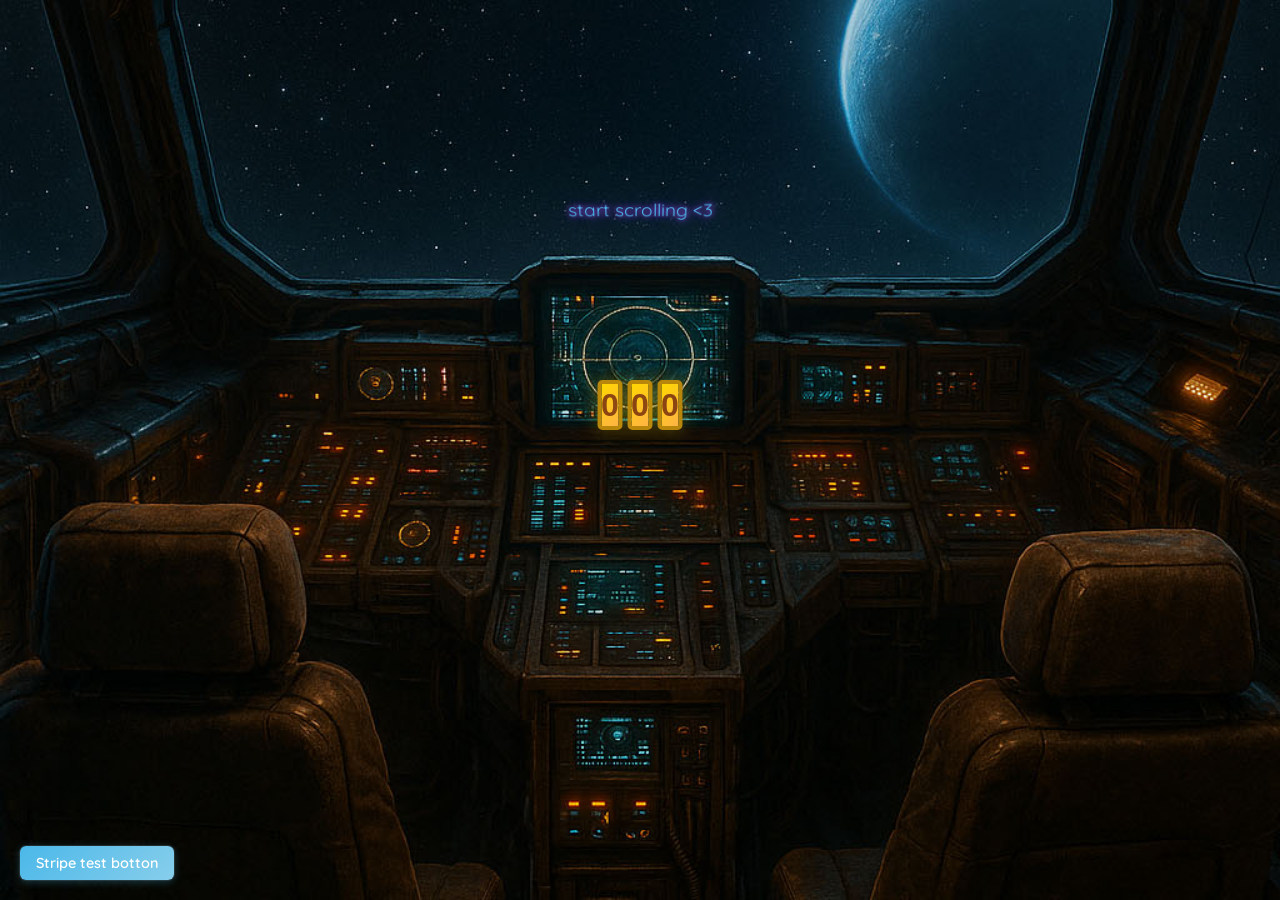
==== index.html @ bbdcb657 "Updated index.html" ====
<!DOCTYPE html>
<html lang="en">
<!-- ========== HTML FILE (index.html) ========== -->
<!-- This file contains ONLY the structure and content -->
<head>
    <!-- Basic HTML document setup -->
    <meta charset="UTF-8">
    <meta name="viewport" content="width=device-width, initial-scale=1.0">
    <title>Simple Dial</title>
    
    <!-- Google Fonts - Quicksand for softer glass-like text -->
    <link href="https://fonts.googleapis.com/css2?family=Quicksand:wght@400;700&display=swap" rel="stylesheet">
    
    <!-- Link to external CSS file -->
    <link rel="stylesheet" href="styles.css">
</head>
<body>
    <!-- Stripe button in top left corner -->
    <div class="stripe-button">
        <a href="https://buy.stripe.com/test_4gM7sDdAdbBugjS73S2Ji01" target="_blank">Stripe test botton</a>
    </div>
    
    <!-- Episode display area - shows current episode title/link -->
    <div class="episode" id="episode">Episode 000: Welcome to the Show</div>
    
    <!-- Container for the three number dials -->
    <div class="dials" id="dials"></div>

    <!-- Link to external JavaScript file -->
    <script type="module" src="script.js"></script>
</body>
<!-- ========== HTML FILE ENDS HERE ========== -->
</html>
---- styles.css ----
/* ========== CSS FILE (styles.css) ========== */
/* This file contains ALL the styling and appearance rules */

/* Reset default browser styles and set up box-sizing */
* { 
    margin: 0; 
    padding: 0; 
    box-sizing: border-box; 
}

/* Main body styling - creates the dark blue background and centers everything */
body {
    font-family: -apple-system, BlinkMacSystemFont, 'Segoe UI', Roboto, sans-serif;
    height: 100vh;
    display: flex;
    align-items: center;
    justify-content: center;
    background: #000050 url('public/cockpit.jpg') center/cover no-repeat; /* Cockpit background with dark blue fallback */
    color: white;
    flex-direction: column;
    position: relative;
}

/* Episode title display area */
.episode {
    position: absolute;
    top: 20%;
    left: 50%;
    transform: translateX(-50%) perspective(400px) rotateX(-25deg);
    width: 90%;
    max-width: 600px;
    font-family: 'Quicksand', sans-serif;
    font-size: 1.2rem;
    color: #4bb8e9; /* Light blue text color for episode titles */
    text-align: center;
    min-height: 60px;
    display: flex;
    align-items: center;
    justify-content: center;
    padding: 15px;
    text-shadow: 
        0 0 5px rgba(138, 43, 226, 0.9), /* Inner glow - deep purple */
        0 0 10px rgba(147, 112, 219, 0.8), /* Medium glow - medium slate blue */
        0 0 15px rgba(123, 104, 238, 0.7), /* Outer glow - medium slate blue */
        0 0 25px rgba(106, 90, 205, 0.5), /* Far glow - slate blue */
        0 0 35px rgba(72, 61, 139, 0.3); /* Furthest glow - dark slate blue */
}

/* Episode link styling */
.episode a {
    color: #4bb8e9; /* Light blue color for episode links */
    text-decoration: none;
    transition: color 0.2s;
}

/* Episode link hover effect */
.episode a:hover {
    color: #87ceeb; /* Lighter blue on hover - sky blue */
    text-decoration: underline;
    text-shadow: 
        0 0 8px rgba(138, 43, 226, 0.9), /* Inner hover glow - deep purple */
        0 0 15px rgba(147, 112, 219, 0.8), /* Medium hover glow - medium slate blue */
        0 0 25px rgba(123, 104, 238, 0.6); /* Outer hover glow - medium slate blue */
}

/* Stripe button styling */
.stripe-button {
    position: absolute;
    bottom: 20px;
    left: 20px;
    z-index: 1000;
}

.stripe-button a {
    display: inline-block;
    padding: 8px 16px;
    background: linear-gradient(135deg, #4bb8e9, #87ceeb); /* Light blue gradient to match episode titles */
    color: white;
    text-decoration: none;
    border-radius: 6px;
    font-family: 'Quicksand', sans-serif;
    font-size: 0.9rem;
    font-weight: 600;
    transition: all 0.3s ease;
    box-shadow: 
        0 2px 8px rgba(75, 184, 233, 0.3), /* Light blue shadow to match */
        0 0 0 1px rgba(255, 255, 255, 0.1);
}

.stripe-button a:hover {
    background: linear-gradient(135deg, #87ceeb, #add8e6); /* Lighter blue hover effect */
    transform: translateY(-1px);
    box-shadow: 
        0 4px 12px rgba(75, 184, 233, 0.4), /* Enhanced light blue shadow on hover */
        0 0 0 1px rgba(255, 255, 255, 0.2);
}

/* Container for the three dials */
.dials {
    position: absolute;
    top: 45%;
    left: 50%;
    transform: translate(-50%, -50%);
    display: flex;
    gap: 5px;
}

/* Individual dial styling */
.dial {
    width: 25px; /* Fixed width for each dial */
    height: 50px;
    border-radius: 5px;
    background: linear-gradient(135deg, #ffd700, #ffb347); /* Gold gradient */
    border: 4px solid #b8860b; /* Darker gold border */
    box-shadow: 0 0 20px rgba(255, 215, 0, 0.3); /* Glowing effect */
    display: flex;
    align-items: center;
    justify-content: center;
    cursor: pointer; /* Show it's clickable */
    transition: transform 0.2s; /* Smooth scaling animation */
    font-size: 2rem;
    font-weight: bold;
    color: #8b4513; /* Dark brown text */
}

/* Dial hover effect - slightly larger */
.dial:hover { 
    transform: scale(1.05); 
}
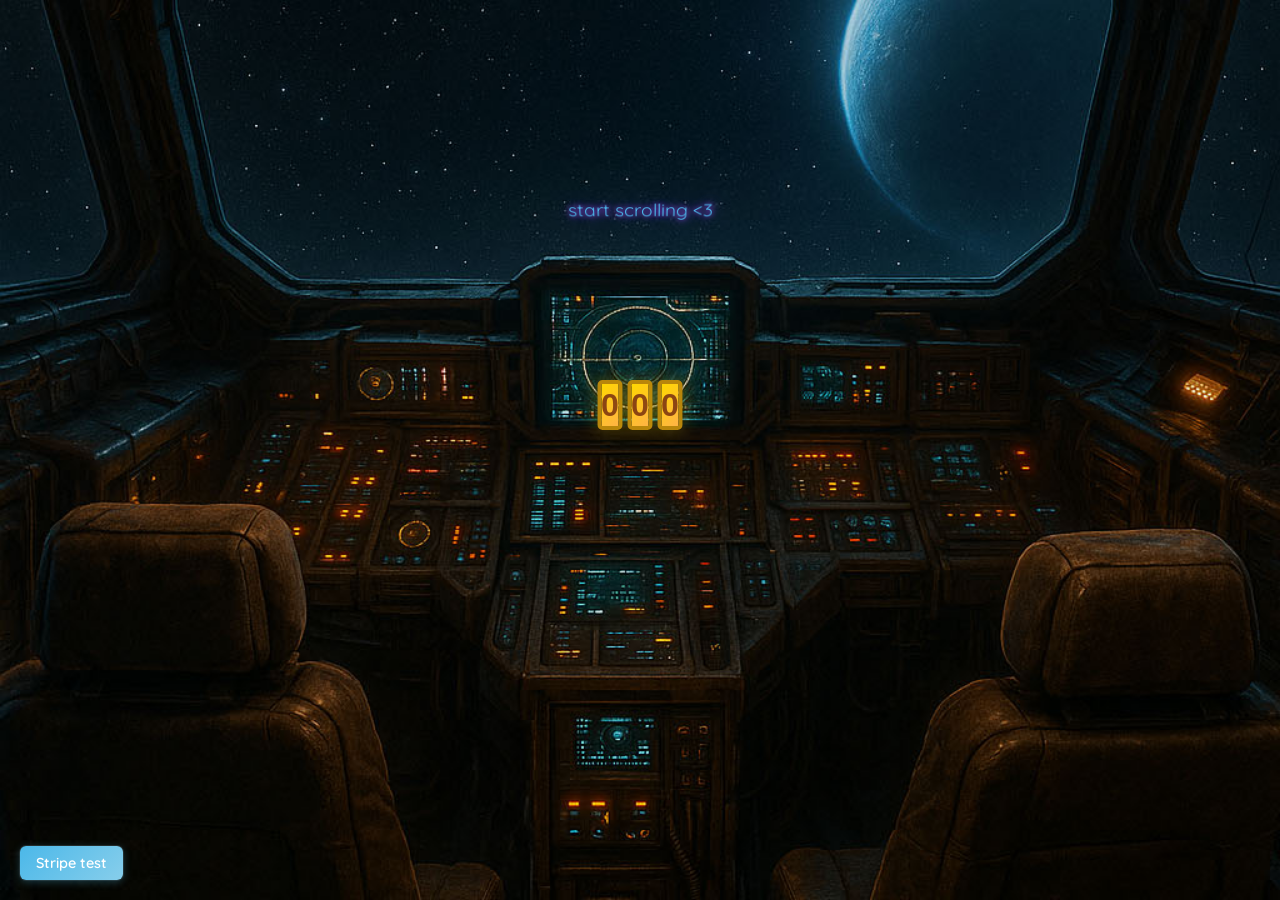
==== commit 32377e5f: "Updated index.html" ====
--- a/index.html
+++ b/index.html
@@ -17,7 +17,7 @@
 <body>
     <!-- Stripe button in top left corner -->
     <div class="stripe-button">
-        <a href="https://buy.stripe.com/test_4gM7sDdAdbBugjS73S2Ji01" target="_blank">Stripe test botton</a>
+        <a href="https://buy.stripe.com/test_4gM7sDdAdbBugjS73S2Ji01" target="_blank">Stripe test</a>
     </div>
     
     <!-- Episode display area - shows current episode title/link -->
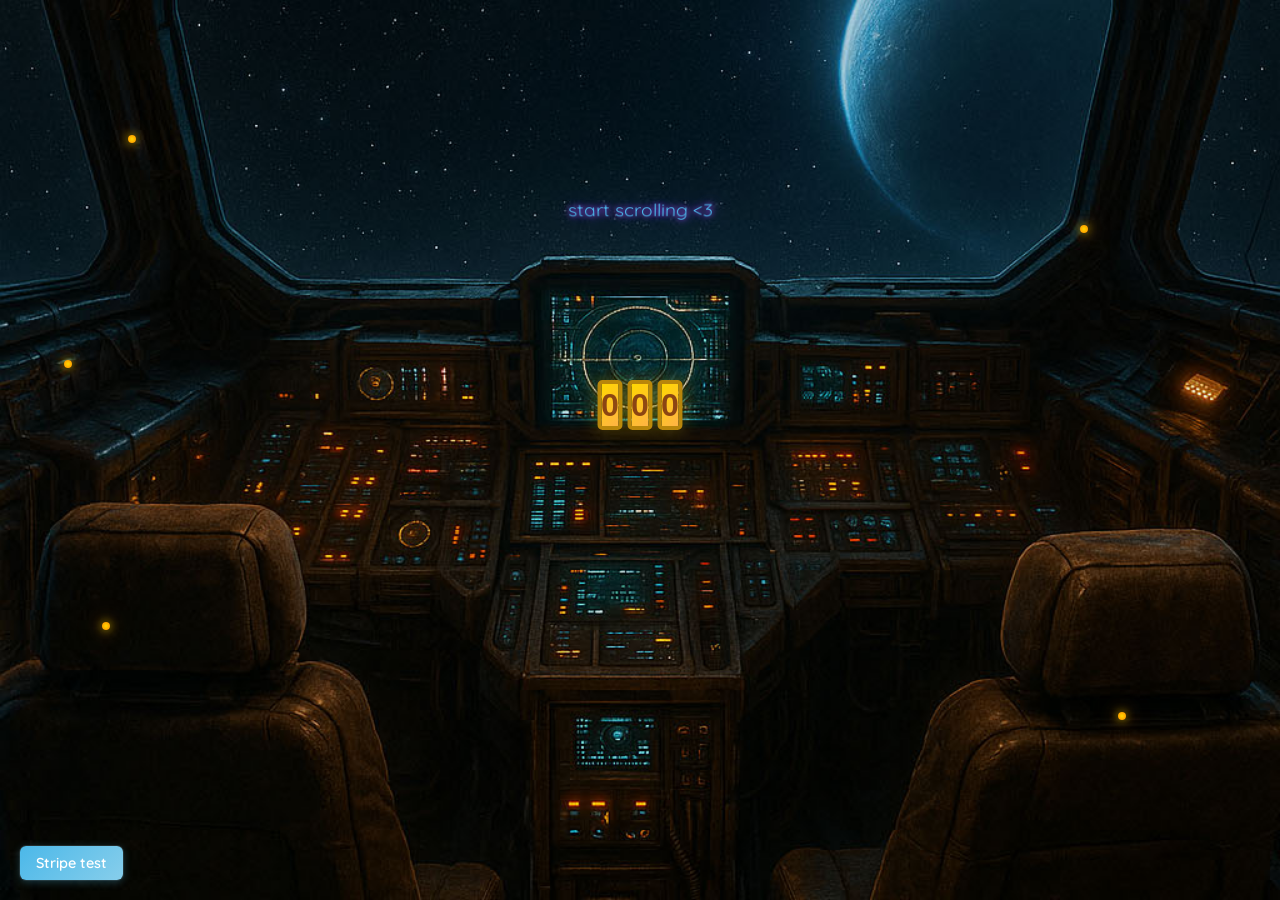
==== commit f2fe0122: "Add pulsing orange/yellow light effects" ====
--- a/index.html
+++ b/index.html
@@ -17,7 +17,7 @@
 <body>
     <!-- Stripe button in top left corner -->
     <div class="stripe-button">
-        <a href="https://buy.stripe.com/test_4gM7sDdAdbBugjS73S2Ji01" target="_blank">Stripe test</a>
+        <a href="https://buy.stripe.com/00wcMX3W86cM4Eaa80d7q00" target="_blank">Stripe test</a>
     </div>
     
     <!-- Episode display area - shows current episode title/link -->
@@ -26,6 +26,15 @@
     <!-- Container for the three number dials -->
     <div class="dials" id="dials"></div>
 
+    <!-- Pulsing cockpit lights -->
+    <div class="cockpit-lights">
+        <div class="light light-1"></div>
+        <div class="light light-2"></div>
+        <div class="light light-3"></div>
+        <div class="light light-4"></div>
+        <div class="light light-5"></div>
+    </div>
+
     <!-- Link to external JavaScript file -->
     <script type="module" src="script.js"></script>
 </body>
--- a/styles.css
+++ b/styles.css
@@ -126,4 +126,113 @@
 /* Dial hover effect - slightly larger */
 .dial:hover { 
     transform: scale(1.05); 
+}
+
+/* Pulsing cockpit lights */
+.cockpit-lights {
+    position: fixed;
+    top: 0;
+    left: 0;
+    width: 100%;
+    height: 100%;
+    pointer-events: none; /* Don't interfere with other elements */
+    z-index: 1; /* Behind dials and episode text */
+}
+
+.light {
+    position: absolute;
+    width: 8px;
+    height: 8px;
+    border-radius: 50%;
+    background: radial-gradient(circle, #ffd700, #ff8c00);
+    box-shadow: 
+        0 0 10px rgba(255, 215, 0, 0.8),
+        0 0 20px rgba(255, 140, 0, 0.6),
+        0 0 30px rgba(255, 140, 0, 0.4);
+}
+
+/* Position lights around the screen like cockpit indicators */
+.light-1 {
+    top: 15%;
+    left: 10%;
+    animation: pulse-slow 3s ease-in-out infinite;
+}
+
+.light-2 {
+    top: 25%;
+    right: 15%;
+    animation: pulse-medium 2.5s ease-in-out infinite 0.5s;
+}
+
+.light-3 {
+    bottom: 30%;
+    left: 8%;
+    animation: pulse-fast 2s ease-in-out infinite 1s;
+}
+
+.light-4 {
+    bottom: 20%;
+    right: 12%;
+    animation: pulse-slow 3.5s ease-in-out infinite 1.5s;
+}
+
+.light-5 {
+    top: 40%;
+    left: 5%;
+    animation: pulse-medium 2.8s ease-in-out infinite 2s;
+}
+
+/* Pulsing animations with different speeds */
+@keyframes pulse-slow {
+    0%, 100% {
+        opacity: 0.3;
+        transform: scale(1);
+        box-shadow: 
+            0 0 10px rgba(255, 215, 0, 0.3),
+            0 0 20px rgba(255, 140, 0, 0.2);
+    }
+    50% {
+        opacity: 1;
+        transform: scale(1.2);
+        box-shadow: 
+            0 0 15px rgba(255, 215, 0, 1),
+            0 0 30px rgba(255, 140, 0, 0.8),
+            0 0 45px rgba(255, 140, 0, 0.6);
+    }
+}
+
+@keyframes pulse-medium {
+    0%, 100% {
+        opacity: 0.4;
+        transform: scale(1);
+        box-shadow: 
+            0 0 8px rgba(255, 215, 0, 0.4),
+            0 0 16px rgba(255, 140, 0, 0.3);
+    }
+    50% {
+        opacity: 1;
+        transform: scale(1.3);
+        box-shadow: 
+            0 0 12px rgba(255, 215, 0, 1),
+            0 0 25px rgba(255, 140, 0, 0.9),
+            0 0 40px rgba(255, 140, 0, 0.7);
+    }
+}
+
+@keyframes pulse-fast {
+    0%, 100% {
+        opacity: 0.2;
+        transform: scale(1);
+        box-shadow: 
+            0 0 6px rgba(255, 215, 0, 0.2),
+            0 0 12px rgba(255, 140, 0, 0.1);
+    }
+    50% {
+        opacity: 1;
+        transform: scale(1.4);
+        box-shadow: 
+            0 0 10px rgba(255, 215, 0, 1),
+            0 0 20px rgba(255, 140, 0, 1),
+            0 0 35px rgba(255, 140, 0, 0.8);
+    }
 }
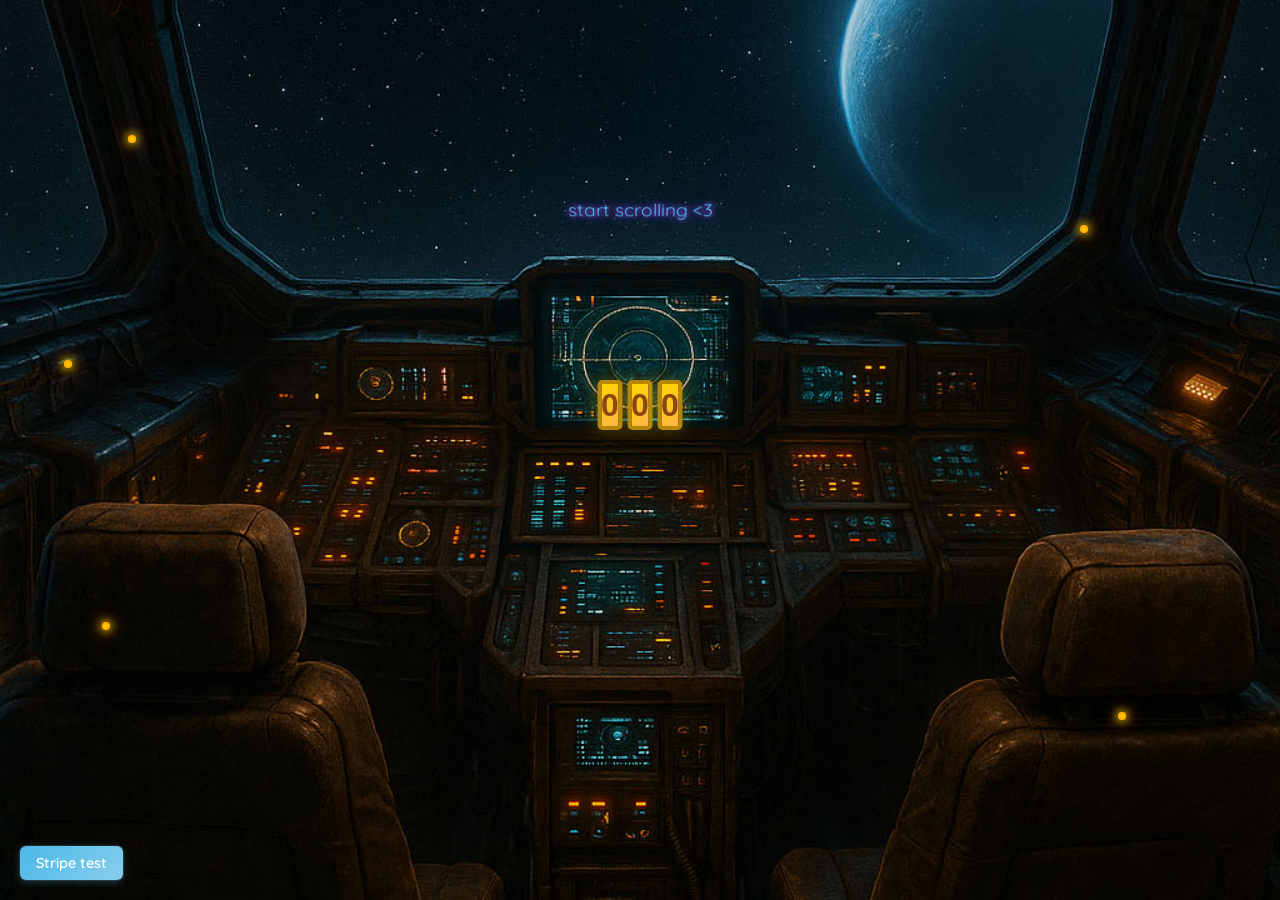
==== commit e47f8d8f: "Add visible pulsing cockpit lights" ====
--- a/index.html
+++ b/index.html
@@ -35,6 +35,15 @@
         <div class="light light-5"></div>
     </div>
 
+    <!-- Pulsing cockpit lights -->
+    <div class="cockpit-lights">
+        <div class="light light-1"></div>
+        <div class="light light-2"></div>
+        <div class="light light-3"></div>
+        <div class="light light-4"></div>
+        <div class="light light-5"></div>
+    </div>
+
     <!-- Link to external JavaScript file -->
     <script type="module" src="script.js"></script>
 </body>
--- a/styles.css
+++ b/styles.css
@@ -235,4 +235,113 @@
             0 0 20px rgba(255, 140, 0, 1),
             0 0 35px rgba(255, 140, 0, 0.8);
     }
+}
+
+/* Pulsing cockpit lights */
+.cockpit-lights {
+    position: fixed;
+    top: 0;
+    left: 0;
+    width: 100%;
+    height: 100%;
+    pointer-events: none; /* Don't interfere with other elements */
+    z-index: 1; /* Behind dials and episode text */
+}
+
+.light {
+    position: absolute;
+    width: 8px;
+    height: 8px;
+    border-radius: 50%;
+    background: radial-gradient(circle, #ffd700, #ff8c00);
+    box-shadow: 
+        0 0 10px rgba(255, 215, 0, 0.8),
+        0 0 20px rgba(255, 140, 0, 0.6),
+        0 0 30px rgba(255, 140, 0, 0.4);
+}
+
+/* Position lights around the screen like cockpit indicators */
+.light-1 {
+    top: 15%;
+    left: 10%;
+    animation: pulse-slow 3s ease-in-out infinite;
+}
+
+.light-2 {
+    top: 25%;
+    right: 15%;
+    animation: pulse-medium 2.5s ease-in-out infinite 0.5s;
+}
+
+.light-3 {
+    bottom: 30%;
+    left: 8%;
+    animation: pulse-fast 2s ease-in-out infinite 1s;
+}
+
+.light-4 {
+    bottom: 20%;
+    right: 12%;
+    animation: pulse-slow 3.5s ease-in-out infinite 1.5s;
+}
+
+.light-5 {
+    top: 40%;
+    left: 5%;
+    animation: pulse-medium 2.8s ease-in-out infinite 2s;
+}
+
+/* Pulsing animations with different speeds */
+@keyframes pulse-slow {
+    0%, 100% {
+        opacity: 0.3;
+        transform: scale(1);
+        box-shadow: 
+            0 0 10px rgba(255, 215, 0, 0.3),
+            0 0 20px rgba(255, 140, 0, 0.2);
+    }
+    50% {
+        opacity: 1;
+        transform: scale(1.2);
+        box-shadow: 
+            0 0 15px rgba(255, 215, 0, 1),
+            0 0 30px rgba(255, 140, 0, 0.8),
+            0 0 45px rgba(255, 140, 0, 0.6);
+    }
+}
+
+@keyframes pulse-medium {
+    0%, 100% {
+        opacity: 0.4;
+        transform: scale(1);
+        box-shadow: 
+            0 0 8px rgba(255, 215, 0, 0.4),
+            0 0 16px rgba(255, 140, 0, 0.3);
+    }
+    50% {
+        opacity: 1;
+        transform: scale(1.3);
+        box-shadow: 
+            0 0 12px rgba(255, 215, 0, 1),
+            0 0 25px rgba(255, 140, 0, 0.9),
+            0 0 40px rgba(255, 140, 0, 0.7);
+    }
+}
+
+@keyframes pulse-fast {
+    0%, 100% {
+        opacity: 0.2;
+        transform: scale(1);
+        box-shadow: 
+            0 0 6px rgba(255, 215, 0, 0.2),
+            0 0 12px rgba(255, 140, 0, 0.1);
+    }
+    50% {
+        opacity: 1;
+        transform: scale(1.4);
+        box-shadow: 
+            0 0 10px rgba(255, 215, 0, 1),
+            0 0 20px rgba(255, 140, 0, 1),
+            0 0 35px rgba(255, 140, 0, 0.8);
+    }
 }
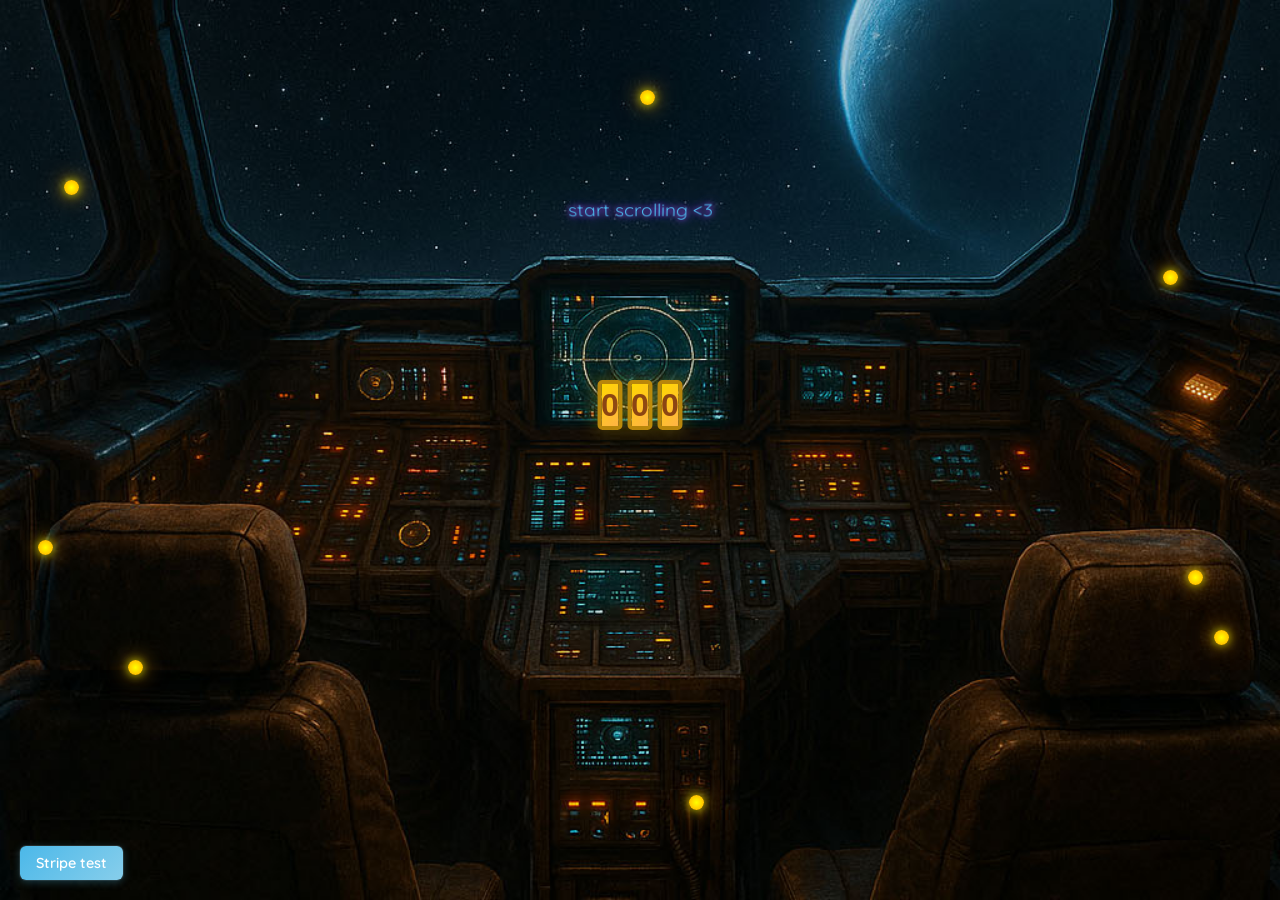
==== commit 1c1eef15: "Add pulsing lights correctly" ====
--- a/index.html
+++ b/index.html
@@ -26,23 +26,15 @@
     <!-- Container for the three number dials -->
     <div class="dials" id="dials"></div>
 
-    <!-- Pulsing cockpit lights -->
-    <div class="cockpit-lights">
-        <div class="light light-1"></div>
-        <div class="light light-2"></div>
-        <div class="light light-3"></div>
-        <div class="light light-4"></div>
-        <div class="light light-5"></div>
-    </div>
-
-    <!-- Pulsing cockpit lights -->
-    <div class="cockpit-lights">
-        <div class="light light-1"></div>
-        <div class="light light-2"></div>
-        <div class="light light-3"></div>
-        <div class="light light-4"></div>
-        <div class="light light-5"></div>
-    </div>
+    <!-- Pulsing cockpit lights positioned over background -->
+    <div class="light light-1"></div>
+    <div class="light light-2"></div>
+    <div class="light light-3"></div>
+    <div class="light light-4"></div>
+    <div class="light light-5"></div>
+    <div class="light light-6"></div>
+    <div class="light light-7"></div>
+    <div class="light light-8"></div>
 
     <!-- Link to external JavaScript file -->
     <script type="module" src="script.js"></script>
--- a/styles.css
+++ b/styles.css
@@ -128,220 +128,100 @@
     transform: scale(1.05); 
 }
 
-/* Pulsing cockpit lights */
-.cockpit-lights {
+/* Individual pulsing lights positioned around the screen */
+.light {
     position: fixed;
-    top: 0;
-    left: 0;
-    width: 100%;
-    height: 100%;
-    pointer-events: none; /* Don't interfere with other elements */
-    z-index: 1; /* Behind dials and episode text */
-}
-
-.light {
-    position: absolute;
-    width: 8px;
-    height: 8px;
+    width: 15px;
+    height: 15px;
     border-radius: 50%;
-    background: radial-gradient(circle, #ffd700, #ff8c00);
+    background: radial-gradient(circle, #ffff00, #ffa500);
+    pointer-events: none;
+    z-index: 100;
     box-shadow: 
-        0 0 10px rgba(255, 215, 0, 0.8),
-        0 0 20px rgba(255, 140, 0, 0.6),
+        0 0 10px rgba(255, 255, 0, 0.8),
+        0 0 20px rgba(255, 165, 0, 0.6),
         0 0 30px rgba(255, 140, 0, 0.4);
 }
 
-/* Position lights around the screen like cockpit indicators */
+/* Specific positions for each light */
 .light-1 {
-    top: 15%;
+    top: 20%;
+    left: 5%;
+    animation: pulse1 2s ease-in-out infinite;
+}
+
+.light-2 {
+    top: 30%;
+    right: 8%;
+    animation: pulse2 2.5s ease-in-out infinite 0.3s;
+}
+
+.light-3 {
+    bottom: 25%;
     left: 10%;
-    animation: pulse-slow 3s ease-in-out infinite;
-}
-
-.light-2 {
-    top: 25%;
-    right: 15%;
-    animation: pulse-medium 2.5s ease-in-out infinite 0.5s;
-}
-
-.light-3 {
-    bottom: 30%;
-    left: 8%;
-    animation: pulse-fast 2s ease-in-out infinite 1s;
+    animation: pulse3 3s ease-in-out infinite 0.6s;
 }
 
 .light-4 {
-    bottom: 20%;
-    right: 12%;
-    animation: pulse-slow 3.5s ease-in-out infinite 1.5s;
+    bottom: 35%;
+    right: 6%;
+    animation: pulse1 2.8s ease-in-out infinite 0.9s;
 }
 
 .light-5 {
-    top: 40%;
-    left: 5%;
-    animation: pulse-medium 2.8s ease-in-out infinite 2s;
-}
-
-/* Pulsing animations with different speeds */
-@keyframes pulse-slow {
+    top: 60%;
+    left: 3%;
+    animation: pulse2 2.2s ease-in-out infinite 1.2s;
+}
+
+.light-6 {
+    top: 70%;
+    right: 4%;
+    animation: pulse3 2.7s ease-in-out infinite 1.5s;
+}
+
+.light-7 {
+    top: 10%;
+    left: 50%;
+    animation: pulse1 3.2s ease-in-out infinite 1.8s;
+}
+
+.light-8 {
+    bottom: 10%;
+    right: 45%;
+    animation: pulse2 2.4s ease-in-out infinite 2.1s;
+}
+
+/* Different pulsing animations */
+@keyframes pulse1 {
     0%, 100% {
         opacity: 0.3;
         transform: scale(1);
-        box-shadow: 
-            0 0 10px rgba(255, 215, 0, 0.3),
-            0 0 20px rgba(255, 140, 0, 0.2);
+    }
+    50% {
+        opacity: 1;
+        transform: scale(1.5);
+    }
+}
+
+@keyframes pulse2 {
+    0%, 100% {
+        opacity: 0.4;
+        transform: scale(1);
+    }
+    50% {
+        opacity: 1;
+        transform: scale(1.3);
+    }
+}
+
+@keyframes pulse3 {
+    0%, 100% {
+        opacity: 0.5;
+        transform: scale(1);
     }
     50% {
         opacity: 1;
         transform: scale(1.2);
-        box-shadow: 
-            0 0 15px rgba(255, 215, 0, 1),
-            0 0 30px rgba(255, 140, 0, 0.8),
-            0 0 45px rgba(255, 140, 0, 0.6);
-    }
-}
-
-@keyframes pulse-medium {
-    0%, 100% {
-        opacity: 0.4;
-        transform: scale(1);
-        box-shadow: 
-            0 0 8px rgba(255, 215, 0, 0.4),
-            0 0 16px rgba(255, 140, 0, 0.3);
-    }
-    50% {
-        opacity: 1;
-        transform: scale(1.3);
-        box-shadow: 
-            0 0 12px rgba(255, 215, 0, 1),
-            0 0 25px rgba(255, 140, 0, 0.9),
-            0 0 40px rgba(255, 140, 0, 0.7);
-    }
-}
-
-@keyframes pulse-fast {
-    0%, 100% {
-        opacity: 0.2;
-        transform: scale(1);
-        box-shadow: 
-            0 0 6px rgba(255, 215, 0, 0.2),
-            0 0 12px rgba(255, 140, 0, 0.1);
-    }
-    50% {
-        opacity: 1;
-        transform: scale(1.4);
-        box-shadow: 
-            0 0 10px rgba(255, 215, 0, 1),
-            0 0 20px rgba(255, 140, 0, 1),
-            0 0 35px rgba(255, 140, 0, 0.8);
-    }
-}
-
-/* Pulsing cockpit lights */
-.cockpit-lights {
-    position: fixed;
-    top: 0;
-    left: 0;
-    width: 100%;
-    height: 100%;
-    pointer-events: none; /* Don't interfere with other elements */
-    z-index: 1; /* Behind dials and episode text */
-}
-
-.light {
-    position: absolute;
-    width: 8px;
-    height: 8px;
-    border-radius: 50%;
-    background: radial-gradient(circle, #ffd700, #ff8c00);
-    box-shadow: 
-        0 0 10px rgba(255, 215, 0, 0.8),
-        0 0 20px rgba(255, 140, 0, 0.6),
-        0 0 30px rgba(255, 140, 0, 0.4);
-}
-
-/* Position lights around the screen like cockpit indicators */
-.light-1 {
-    top: 15%;
-    left: 10%;
-    animation: pulse-slow 3s ease-in-out infinite;
-}
-
-.light-2 {
-    top: 25%;
-    right: 15%;
-    animation: pulse-medium 2.5s ease-in-out infinite 0.5s;
-}
-
-.light-3 {
-    bottom: 30%;
-    left: 8%;
-    animation: pulse-fast 2s ease-in-out infinite 1s;
-}
-
-.light-4 {
-    bottom: 20%;
-    right: 12%;
-    animation: pulse-slow 3.5s ease-in-out infinite 1.5s;
-}
-
-.light-5 {
-    top: 40%;
-    left: 5%;
-    animation: pulse-medium 2.8s ease-in-out infinite 2s;
-}
-
-/* Pulsing animations with different speeds */
-@keyframes pulse-slow {
-    0%, 100% {
-        opacity: 0.3;
-        transform: scale(1);
-        box-shadow: 
-            0 0 10px rgba(255, 215, 0, 0.3),
-            0 0 20px rgba(255, 140, 0, 0.2);
-    }
-    50% {
-        opacity: 1;
-        transform: scale(1.2);
-        box-shadow: 
-            0 0 15px rgba(255, 215, 0, 1),
-            0 0 30px rgba(255, 140, 0, 0.8),
-            0 0 45px rgba(255, 140, 0, 0.6);
-    }
-}
-
-@keyframes pulse-medium {
-    0%, 100% {
-        opacity: 0.4;
-        transform: scale(1);
-        box-shadow: 
-            0 0 8px rgba(255, 215, 0, 0.4),
-            0 0 16px rgba(255, 140, 0, 0.3);
-    }
-    50% {
-        opacity: 1;
-        transform: scale(1.3);
-        box-shadow: 
-            0 0 12px rgba(255, 215, 0, 1),
-            0 0 25px rgba(255, 140, 0, 0.9),
-            0 0 40px rgba(255, 140, 0, 0.7);
-    }
-}
-
-@keyframes pulse-fast {
-    0%, 100% {
-        opacity: 0.2;
-        transform: scale(1);
-        box-shadow: 
-            0 0 6px rgba(255, 215, 0, 0.2),
-            0 0 12px rgba(255, 140, 0, 0.1);
-    }
-    50% {
-        opacity: 1;
-        transform: scale(1.4);
-        box-shadow: 
-            0 0 10px rgba(255, 215, 0, 1),
-            0 0 20px rgba(255, 140, 0, 1),
-            0 0 35px rgba(255, 140, 0, 0.8);
     }
 }
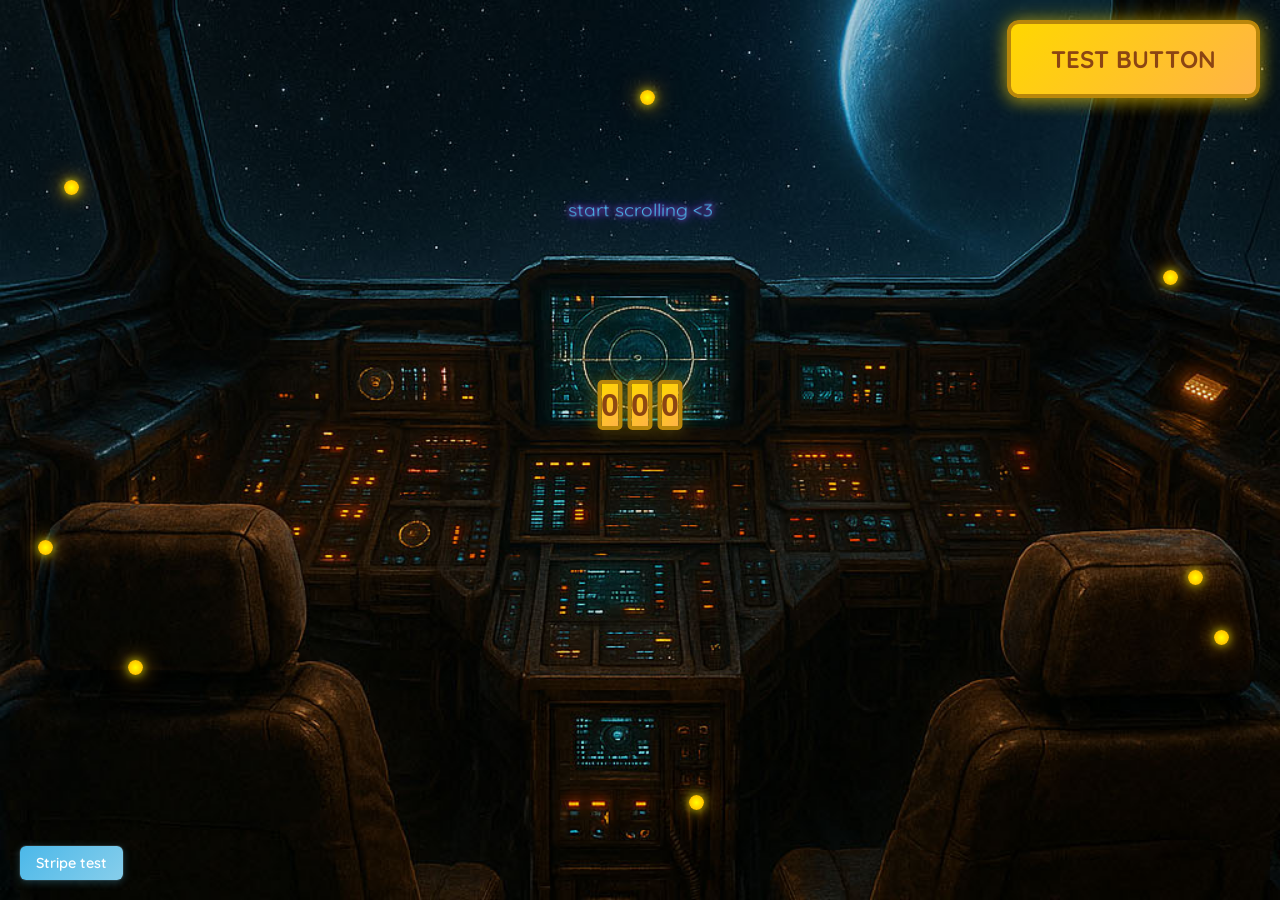
==== commit 3734c308: "Add large gold test button" ====
--- a/index.html
+++ b/index.html
@@ -18,6 +18,11 @@
     <!-- Stripe button in top left corner -->
     <div class="stripe-button">
         <a href="https://buy.stripe.com/00wcMX3W86cM4Eaa80d7q00" target="_blank">Stripe test</a>
+    </div>
+    
+    <!-- Large test button to verify styling -->
+    <div class="test-button">
+        <button>TEST BUTTON</button>
     </div>
     
     <!-- Episode display area - shows current episode title/link -->
--- a/styles.css
+++ b/styles.css
@@ -95,6 +95,37 @@
         0 0 0 1px rgba(255, 255, 255, 0.2);
 }
 
+/* Large test button styling */
+.test-button {
+    position: absolute;
+    top: 20px;
+    right: 20px;
+    z-index: 1000;
+}
+
+.test-button button {
+    padding: 20px 40px;
+    background: linear-gradient(135deg, #ffd700, #ffb347);
+    border: 4px solid #b8860b;
+    border-radius: 12px;
+    color: #8b4513;
+    font-family: 'Quicksand', sans-serif;
+    font-size: 1.5rem;
+    font-weight: bold;
+    cursor: pointer;
+    transition: all 0.3s ease;
+    box-shadow: 
+        0 0 20px rgba(255, 215, 0, 0.5),
+        0 4px 15px rgba(255, 215, 0, 0.3);
+}
+
+.test-button button:hover {
+    transform: scale(1.05);
+    box-shadow: 
+        0 0 30px rgba(255, 215, 0, 0.7),
+        0 6px 20px rgba(255, 215, 0, 0.4);
+}
+
 /* Container for the three dials */
 .dials {
     position: absolute;
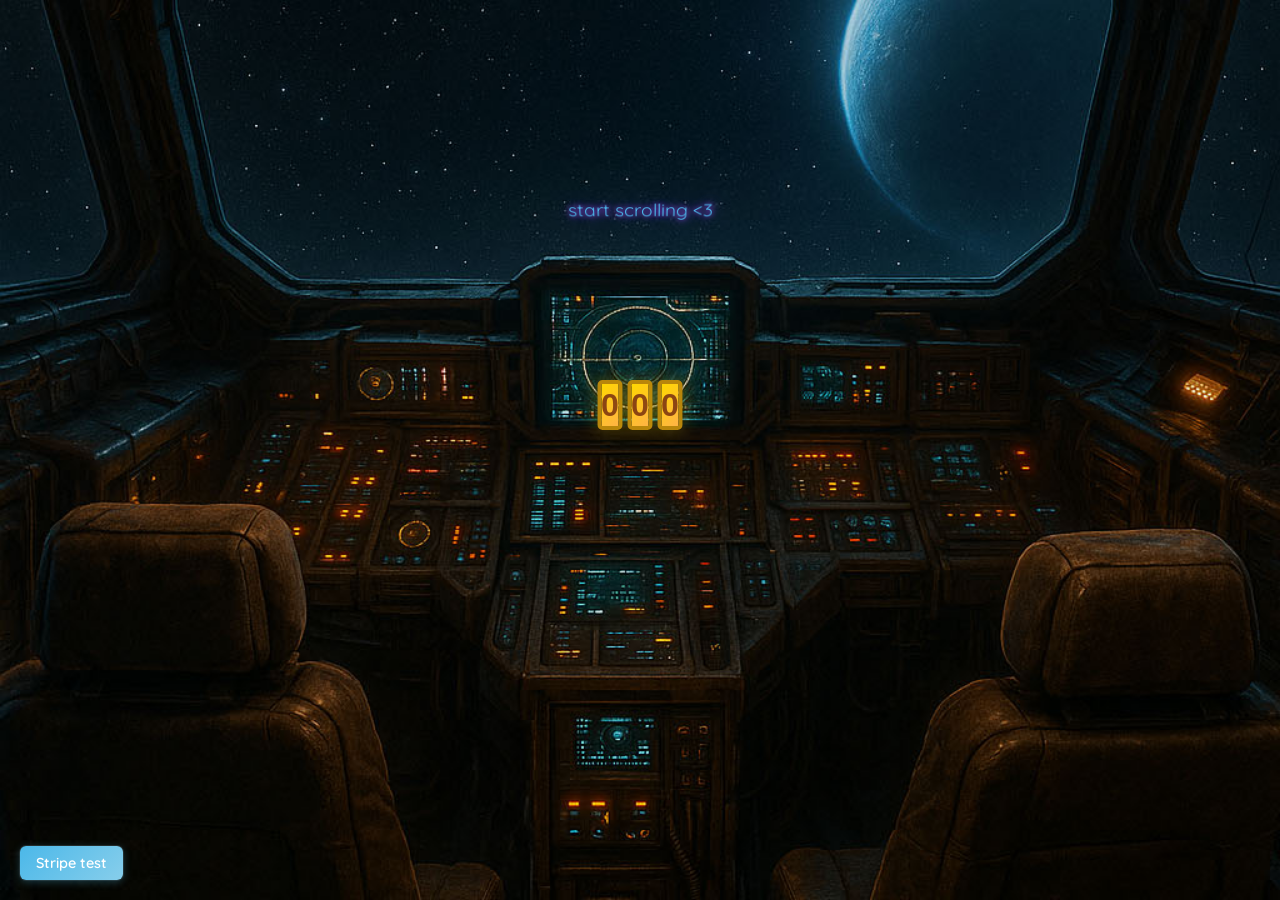
==== commit 1caa9fa5: "Remove Stripe page and link button directly to Stripe checkout" ====
--- a/index.html
+++ b/index.html
@@ -20,27 +20,12 @@
         <a href="https://buy.stripe.com/00wcMX3W86cM4Eaa80d7q00" target="_blank">Stripe test</a>
     </div>
     
-    <!-- Large test button to verify styling -->
-    <div class="test-button">
-        <button>TEST BUTTON</button>
-    </div>
-    
     <!-- Episode display area - shows current episode title/link -->
     <div class="episode" id="episode">Episode 000: Welcome to the Show</div>
     
     <!-- Container for the three number dials -->
     <div class="dials" id="dials"></div>
 
-    <!-- Pulsing cockpit lights positioned over background -->
-    <div class="light light-1"></div>
-    <div class="light light-2"></div>
-    <div class="light light-3"></div>
-    <div class="light light-4"></div>
-    <div class="light light-5"></div>
-    <div class="light light-6"></div>
-    <div class="light light-7"></div>
-    <div class="light light-8"></div>
-
     <!-- Link to external JavaScript file -->
     <script type="module" src="script.js"></script>
 </body>
--- a/styles.css
+++ b/styles.css
@@ -95,37 +95,6 @@
         0 0 0 1px rgba(255, 255, 255, 0.2);
 }
 
-/* Large test button styling */
-.test-button {
-    position: absolute;
-    top: 20px;
-    right: 20px;
-    z-index: 1000;
-}
-
-.test-button button {
-    padding: 20px 40px;
-    background: linear-gradient(135deg, #ffd700, #ffb347);
-    border: 4px solid #b8860b;
-    border-radius: 12px;
-    color: #8b4513;
-    font-family: 'Quicksand', sans-serif;
-    font-size: 1.5rem;
-    font-weight: bold;
-    cursor: pointer;
-    transition: all 0.3s ease;
-    box-shadow: 
-        0 0 20px rgba(255, 215, 0, 0.5),
-        0 4px 15px rgba(255, 215, 0, 0.3);
-}
-
-.test-button button:hover {
-    transform: scale(1.05);
-    box-shadow: 
-        0 0 30px rgba(255, 215, 0, 0.7),
-        0 6px 20px rgba(255, 215, 0, 0.4);
-}
-
 /* Container for the three dials */
 .dials {
     position: absolute;
@@ -157,102 +126,4 @@
 /* Dial hover effect - slightly larger */
 .dial:hover { 
     transform: scale(1.05); 
-}
-
-/* Individual pulsing lights positioned around the screen */
-.light {
-    position: fixed;
-    width: 15px;
-    height: 15px;
-    border-radius: 50%;
-    background: radial-gradient(circle, #ffff00, #ffa500);
-    pointer-events: none;
-    z-index: 100;
-    box-shadow: 
-        0 0 10px rgba(255, 255, 0, 0.8),
-        0 0 20px rgba(255, 165, 0, 0.6),
-        0 0 30px rgba(255, 140, 0, 0.4);
-}
-
-/* Specific positions for each light */
-.light-1 {
-    top: 20%;
-    left: 5%;
-    animation: pulse1 2s ease-in-out infinite;
-}
-
-.light-2 {
-    top: 30%;
-    right: 8%;
-    animation: pulse2 2.5s ease-in-out infinite 0.3s;
-}
-
-.light-3 {
-    bottom: 25%;
-    left: 10%;
-    animation: pulse3 3s ease-in-out infinite 0.6s;
-}
-
-.light-4 {
-    bottom: 35%;
-    right: 6%;
-    animation: pulse1 2.8s ease-in-out infinite 0.9s;
-}
-
-.light-5 {
-    top: 60%;
-    left: 3%;
-    animation: pulse2 2.2s ease-in-out infinite 1.2s;
-}
-
-.light-6 {
-    top: 70%;
-    right: 4%;
-    animation: pulse3 2.7s ease-in-out infinite 1.5s;
-}
-
-.light-7 {
-    top: 10%;
-    left: 50%;
-    animation: pulse1 3.2s ease-in-out infinite 1.8s;
-}
-
-.light-8 {
-    bottom: 10%;
-    right: 45%;
-    animation: pulse2 2.4s ease-in-out infinite 2.1s;
-}
-
-/* Different pulsing animations */
-@keyframes pulse1 {
-    0%, 100% {
-        opacity: 0.3;
-        transform: scale(1);
-    }
-    50% {
-        opacity: 1;
-        transform: scale(1.5);
-    }
-}
-
-@keyframes pulse2 {
-    0%, 100% {
-        opacity: 0.4;
-        transform: scale(1);
-    }
-    50% {
-        opacity: 1;
-        transform: scale(1.3);
-    }
-}
-
-@keyframes pulse3 {
-    0%, 100% {
-        opacity: 0.5;
-        transform: scale(1);
-    }
-    50% {
-        opacity: 1;
-        transform: scale(1.2);
-    }
 }
